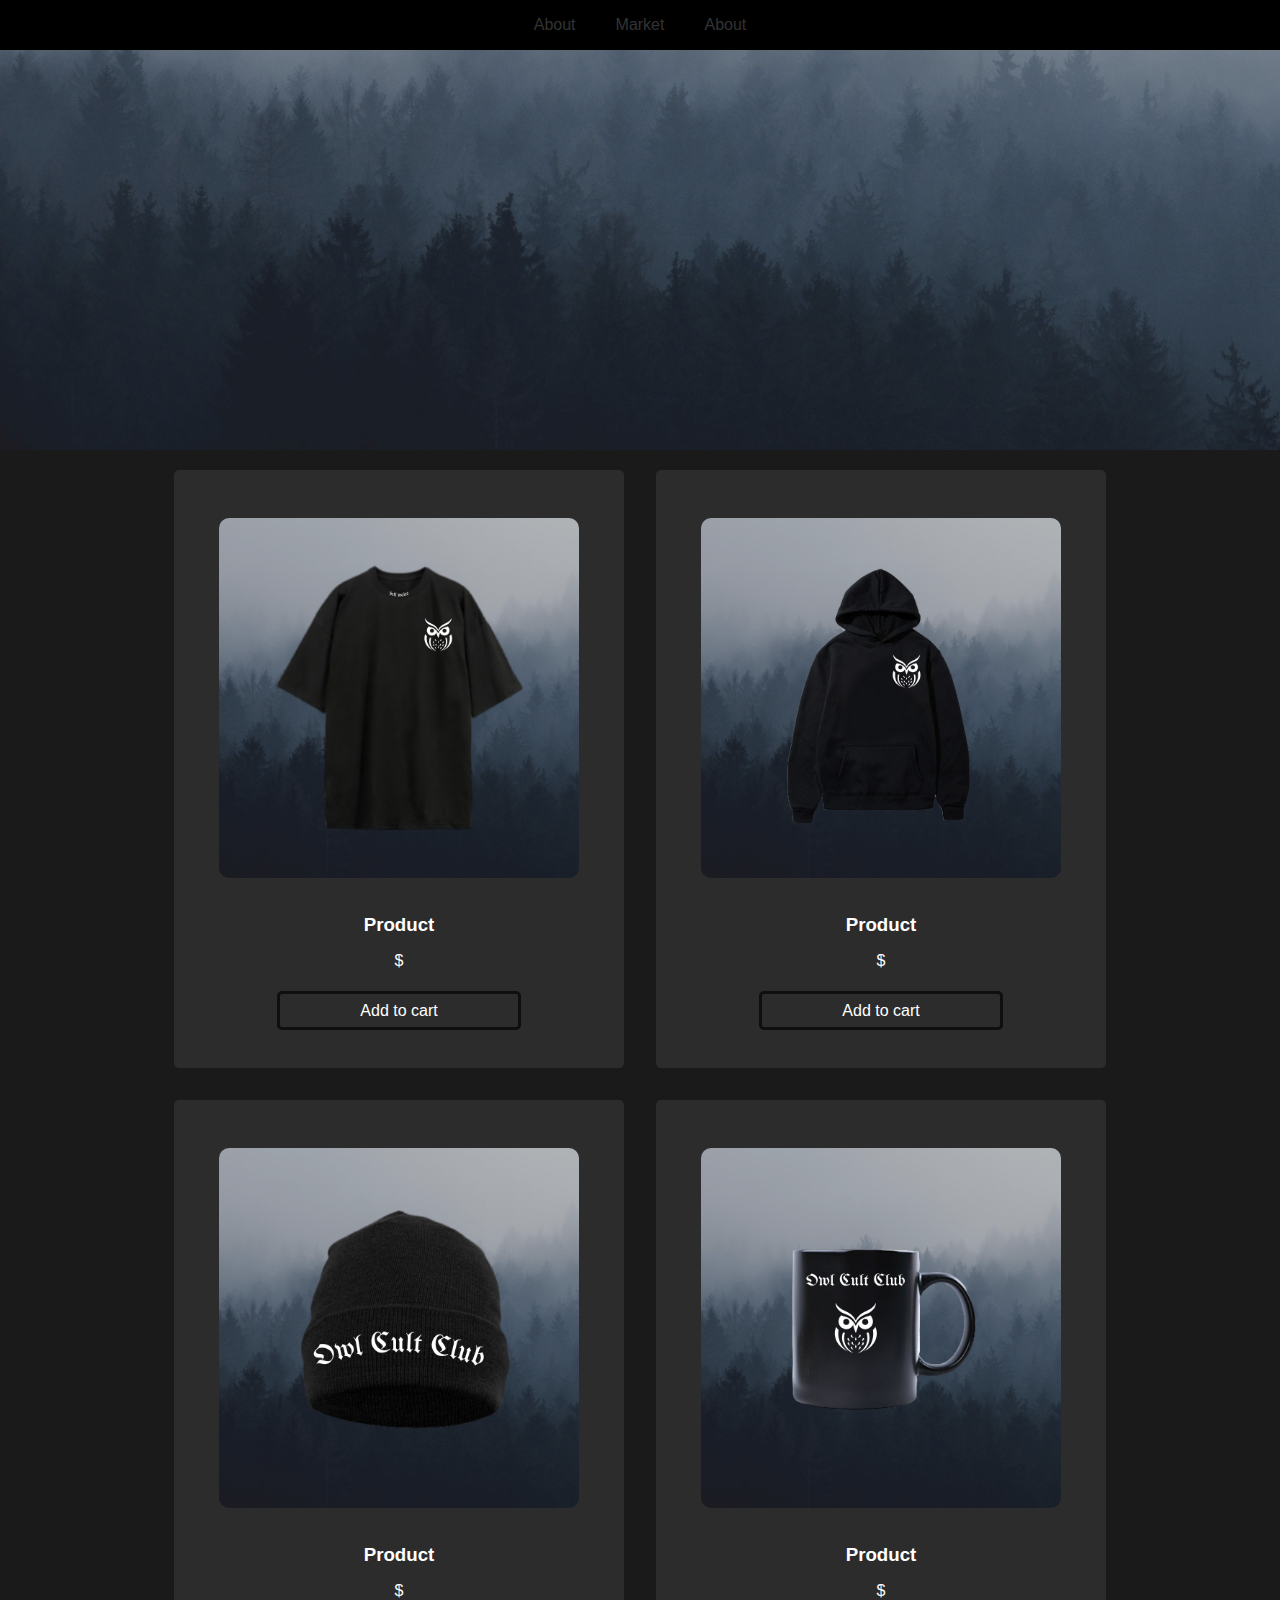
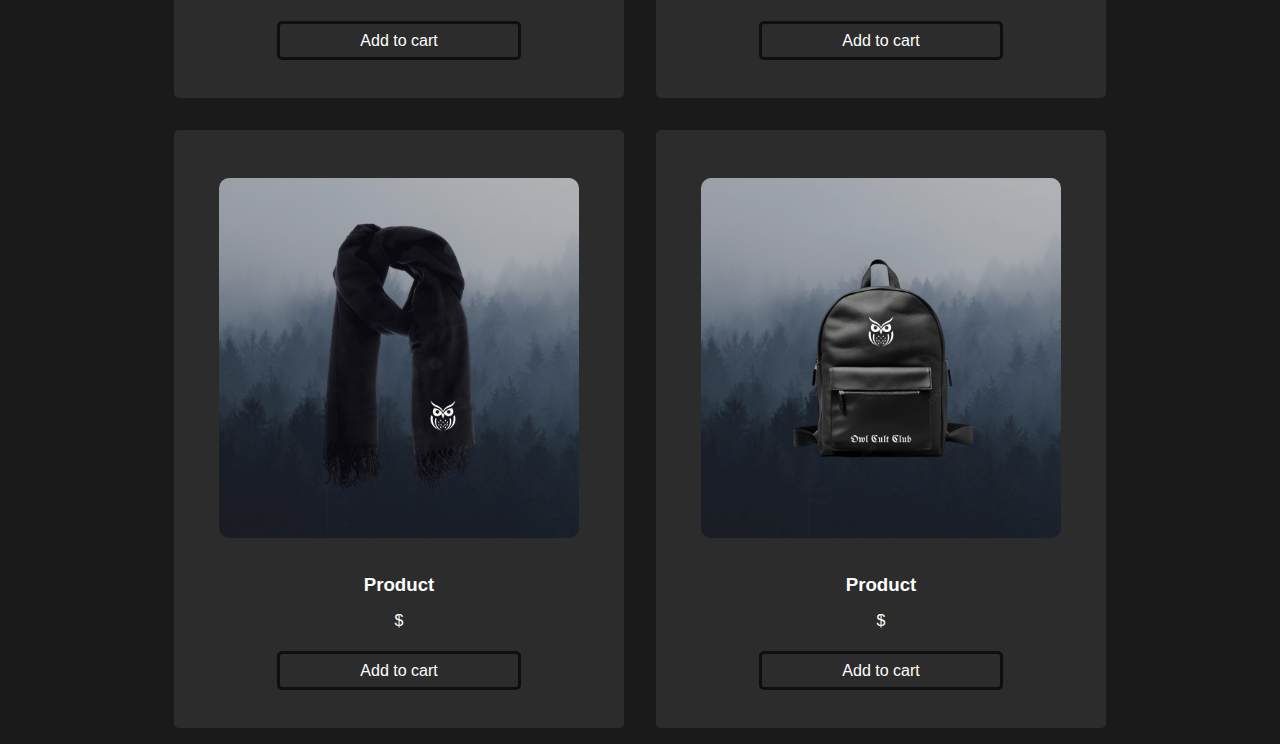
==== pages/market.html @ 6e19d7f5 "pagina web agregada" ====
<!DOCTYPE html>
<html lang="en">
<head>
    <meta charset="UTF-8">
    <meta name="viewport" content="width=device-width, initial-scale=1.0">
    <title>Market</title>
    <link rel="stylesheet" href="/style.css">
</head>
<body>
    <nav>
        <ul>
            <li><a href="#">About</a></li>
            <li><a href="#">Market</a></li>
            <li><a href="#">About</a></li>
        </ul>
    </nav>
    <main>
        <section class="section1">
            <img src="/images/baner.png" alt="Bosque siniestro con niebla desde arriba">
            <h1>Market</h1>
        </section>
        <section class="contenedorMarket">
            <div>
                <img src="/images/1.png" alt="#">
                <h3>Product</h3>
                <p>$</p>
                <a href="#">Add to cart</a>
            </div>
            <div>
                <img src="/images/2.png" alt="#">
                <h3>Product</h3>
                <p>$</p>
                <a href="#">Add to cart</a>
            </div>
            <div>
                <img src="/images/3.png" alt="#">
                <h3>Product</h3>
                <p>$</p>
                <a href="#">Add to cart</a>
            </div>
            <div>
                <img src="/images/4.png" alt="#">
                <h3>Product</h3>
                <p>$</p>
                <a href="#">Add to cart</a>
            </div>
            <div>
                <img src="/images/5.png" alt="#">
                <h3>Product</h3>
                <p>$</p>
                <a href="#">Add to cart</a>
            </div>
            <div>
                <img src="/images/6.png" alt="#">
                <h3>Product</h3>
                <p>$</p>
                <a href="#">Add to cart</a>
            </div>
        </section>
    </main>
</body>
</html>
---- style.css ----
*{
    padding: 0;
    margin: 0;
}

body {
    font-family: Arial, Helvetica, sans-serif;
    background-color: #1A1A1A;
}

nav {
    background-color: #000;
    padding: 1em;
    text-align: center;
}

nav ul {
    list-style: none;
    margin: 0;
    padding: 0;
    display: flex;
    justify-content:center;
}

nav ul li {
    margin-right: 20px;
    margin-left: 20px;
}

nav ul li a {
    color: #333333;
    text-decoration: none;
    transition: color 0.3s ease, transform 0.3s;
    font-size: 1rem;
    display: inline-block;
}

nav ul li a:hover {
    color: #fff;
    transform: scale(1.20);
}

.section1{
    position: relative;
    text-align: center;
}

.section1 h1{
    position: absolute;
    top: 50%;
    left: 50%;
    transform: translate(-50%, -50%);
    font-size: 3rem;
    opacity: 0;
    animation: fadeIn 2s forwards;
}

@keyframes fadeIn{
    to{
        opacity: 1;
    }
}

.section1 img{
    width: 100vw;
    height: auto;
}
.section2 {
    display: flex;
    background-color: #1A1A1A;
    color: #fff;
    padding-top: 20px;
    padding-bottom: 20px;
    width: 100vw;
}

.section2 div {
    background-color: #333333;
    border-radius: 10px;
    margin-left: 15px;
    margin-right: 15px;
    padding: 20px;
    text-align: center;
}

.section2 div p{
    margin-top: 2rem;
}

.boton1{
    margin-top: 1rem;
}

.boton1 a{
    text-decoration: none;
    background-color: #000;
    color: #333333;
    border-radius: 5px;
    padding: 10px;
    margin-top: 30px;
    transition: color ease-in 0.3s;
}

.boton1 a:hover {
    color: #fff;
}

/* Pagina de Market */

.contenedorMarket{
    display: flex;
    flex-wrap: wrap;
    justify-content: center;
}

.contenedorMarket div{
    text-align: center;
    width: 450px;
    padding: 3rem 0 3rem 0;
    margin: 1rem;
    border-radius: 5px;
    background-color: #2c2c2c;
}

.contenedorMarket div img{
    width: 80%;
    border-radius: 10px;
}

.contenedorMarket div h3{
    margin-top: 2rem;
    color: #fff;
}

.contenedorMarket div p{
    margin-top: 1rem;
    margin-bottom: 2rem;
    color: #fff;
}

.contenedorMarket div a{
    border: solid #0F0F0F;
    text-decoration: none;
    color: white;
    padding: 0.5rem 5rem;
    border-radius: 5px;
    transition: 0.5s;
}

.contenedorMarket div a:hover{
    background-color: #0F0F0F;
}
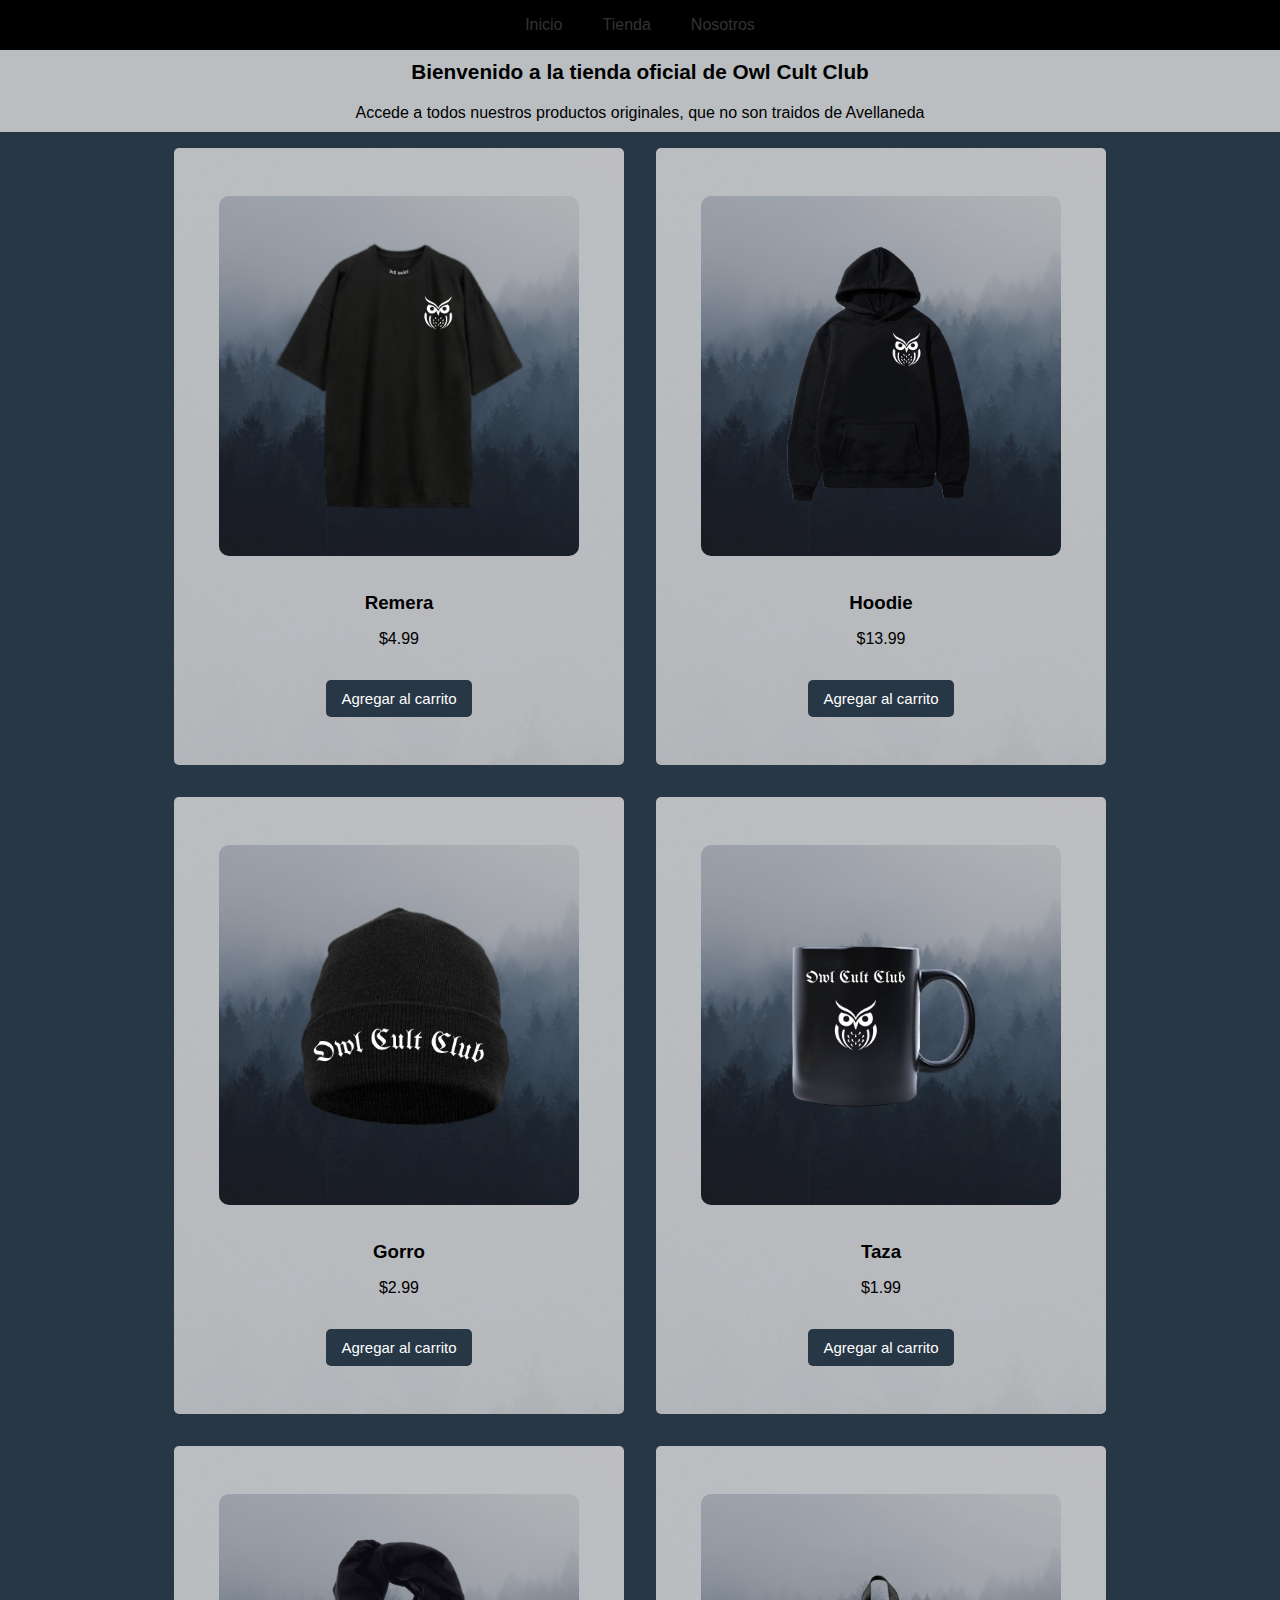
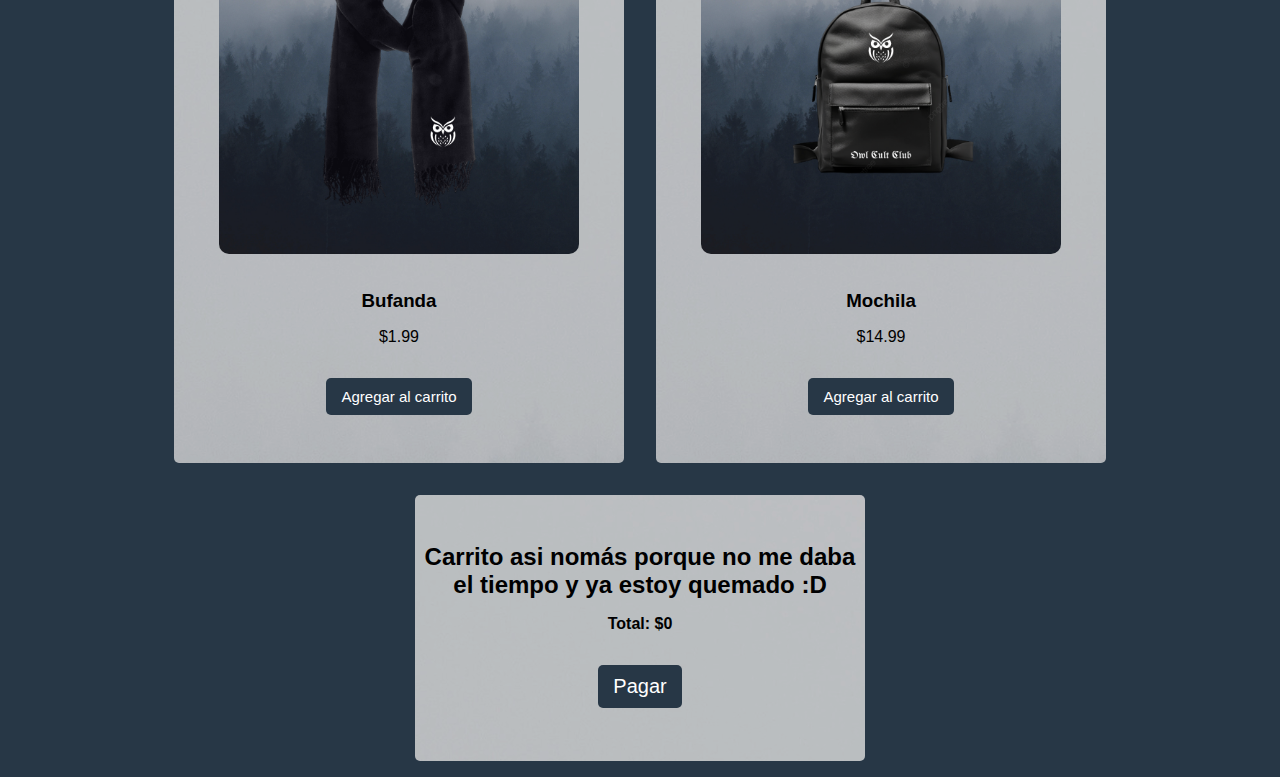
==== commit 7530aac2: "casi terminado" ====
--- a/pages/market.html
+++ b/pages/market.html
@@ -3,60 +3,68 @@
 <head>
     <meta charset="UTF-8">
     <meta name="viewport" content="width=device-width, initial-scale=1.0">
-    <title>Market</title>
+    <title>Owl Cult Club | Market</title>
     <link rel="stylesheet" href="/style.css">
 </head>
 <body>
     <nav>
         <ul>
-            <li><a href="#">About</a></li>
-            <li><a href="#">Market</a></li>
-            <li><a href="#">About</a></li>
+            <li><a href="/index.html">Inicio</a></li>
+            <li><a href="#">Tienda</a></li>
+            <li><a href="#">Nosotros</a></li>
         </ul>
     </nav>
     <main>
         <section class="section1">
-            <img src="/images/baner.png" alt="Bosque siniestro con niebla desde arriba">
-            <h1>Market</h1>
+            <h1>Bienvenido a la tienda oficial de Owl Cult Club</h1>
+            <p>Accede a todos nuestros productos originales, que no son traidos de Avellaneda</p>
         </section>
         <section class="contenedorMarket">
-            <div>
+            <div class="product" data-name="Remera" data-price="4.99">
                 <img src="/images/1.png" alt="#">
-                <h3>Product</h3>
-                <p>$</p>
-                <a href="#">Add to cart</a>
+                <h3>Remera</h3>
+                <p>$4.99</p>
+                <button class="add-to-cart">Agregar al carrito</button>
             </div>
-            <div>
+            <div class="product" data-name="Hoodie" data-price="13.99">
                 <img src="/images/2.png" alt="#">
-                <h3>Product</h3>
-                <p>$</p>
-                <a href="#">Add to cart</a>
+                <h3>Hoodie</h3>
+                <p>$13.99</p>
+                <button class="add-to-cart">Agregar al carrito</button>
             </div>
-            <div>
+            <div class="product" data-name="Gorro" data-price="2.99">
                 <img src="/images/3.png" alt="#">
-                <h3>Product</h3>
-                <p>$</p>
-                <a href="#">Add to cart</a>
+                <h3>Gorro</h3>
+                <p>$2.99</p>
+                <button class="add-to-cart">Agregar al carrito</button>
             </div>
-            <div>
+            <div class="product" data-name="Taza" data-price="1.99">
                 <img src="/images/4.png" alt="#">
-                <h3>Product</h3>
-                <p>$</p>
-                <a href="#">Add to cart</a>
+                <h3>Taza</h3>
+                <p>$1.99</p>
+                <button class="add-to-cart">Agregar al carrito</button>
             </div>
-            <div>
+            <div class="product" data-name="Bufanda" data-price="1.99">
                 <img src="/images/5.png" alt="#">
-                <h3>Product</h3>
-                <p>$</p>
-                <a href="#">Add to cart</a>
+                <h3>Bufanda</h3>
+                <p>$1.99</p>
+                <button class="add-to-cart">Agregar al carrito</button>
             </div>
-            <div>
+            <div class="product" data-name="Mochila" data-price="14.99">
                 <img src="/images/6.png" alt="#">
-                <h3>Product</h3>
-                <p>$</p>
-                <a href="#">Add to cart</a>
+                <h3>Mochila</h3>
+                <p>$14.99</p>
+                <button class="add-to-cart">Agregar al carrito</button>
+            </div>
+
+            <div id="cart">
+                <h2>Carrito asi nomás porque no me daba el tiempo y ya estoy quemado :D</h2>
+                <ul id="cart-items"></ul>
+                <p>Total: $<span id="cart-total">0</span></p>
+                <button class="add-to-cart" id="pay" class="desvanecer">Pagar</button>
             </div>
         </section>
     </main>
+    <script src="/market.js"></script>
 </body>
 </html>--- a/style.css
+++ b/style.css
@@ -1,17 +1,100 @@
 *{
     padding: 0;
     margin: 0;
+    font-family:'Gill Sans', 'Gill Sans MT', Calibri, 'Trebuchet MS', sans-serif
+}
+
+/* Banner de inicio */
+#inicio-banner {
+    width: 100%;
+    text-align: center;
+    padding: 20px;
+    color: white;
+    box-sizing: border-box;
+}
+
+
+/* login body */
+.loginbody{
+    display: flex;
+    align-items: center;
+    justify-content: center;
+    min-height: 100vh;
+    background-color: #273746;
+}
+
+.loginbody form{
+    display: flex;
+    flex-direction: column;
+    background-color: white;
+    text-align: center;
+    box-shadow: 0 10px 20px black;
+    padding: 20px 25px;
+}
+
+.loginbody form .title{
+    color: #000;
+    font-size: 35px;
+    font-weight: 700;
+    margin-bottom: 30px;
+}
+
+#cursor {
+    opacity: 1;
+    transition: opacity 0.5s;
+}
+
+#cursor.visible {
+    opacity: 0;
+}
+
+
+.loginbody form label{
+    margin-bottom: 20px;
+}
+
+.loginbody form label .fa-solid{
+    font-size: 20px;
+    margin-right: 10px;
+    color: #273746;
+}
+
+.loginbody form label input{
+    padding: 0 5px;
+    font-size: 18px;
+}
+
+.loginbody form .link{
+    color:rgb(0, 0, 0);
+    margin-bottom: 15px;
+}
+
+.loginbody form button{
+    color: white;
+    border: none;
+    background-color:#273746;
+    padding: 10px 15px;
+    cursor: pointer;
+    font-size: 20px;
+    transition: all 0.3s;
+    margin-bottom: 5px;
+}
+
+.loginbody form button:hover{
+    background-color: #566573;
 }
 
 body {
     font-family: Arial, Helvetica, sans-serif;
-    background-color: #1A1A1A;
+    background-color: #273746;
 }
 
 nav {
     background-color: #000;
     padding: 1em;
     text-align: center;
+    position: sticky;
+    top: 0;
 }
 
 nav ul {
@@ -41,69 +124,48 @@
 }
 
 .section1{
-    position: relative;
-    text-align: center;
+    text-align: center;
+    background-color: #babec0;
 }
 
 .section1 h1{
-    position: absolute;
-    top: 50%;
-    left: 50%;
-    transform: translate(-50%, -50%);
-    font-size: 3rem;
+    font-size: 1.3rem;
+    padding: 10px;
+}
+
+.section1 p{
+    padding: 10px;
+}
+
+.notification {
+    position: fixed;
+    top: 20px;
+    right: 20px;
+    padding: 15px;
+    background-color: #f44336;
+    color: white;
+    border-radius: 5px;
+    box-shadow: 0 0 10px rgba(0, 0, 0, 0.1);
+    display: flex;
+    align-items: center;
+    justify-content: space-between;
+    z-index: 1000;
+    transition: opacity 0.5s ease;
     opacity: 0;
-    animation: fadeIn 2s forwards;
-}
-
-@keyframes fadeIn{
-    to{
-        opacity: 1;
-    }
-}
-
-.section1 img{
-    width: 100vw;
-    height: auto;
-}
-.section2 {
-    display: flex;
-    background-color: #1A1A1A;
-    color: #fff;
-    padding-top: 20px;
-    padding-bottom: 20px;
-    width: 100vw;
-}
-
-.section2 div {
-    background-color: #333333;
-    border-radius: 10px;
-    margin-left: 15px;
-    margin-right: 15px;
-    padding: 20px;
-    text-align: center;
-}
-
-.section2 div p{
-    margin-top: 2rem;
-}
-
-.boton1{
-    margin-top: 1rem;
-}
-
-.boton1 a{
-    text-decoration: none;
-    background-color: #000;
-    color: #333333;
-    border-radius: 5px;
-    padding: 10px;
-    margin-top: 30px;
-    transition: color ease-in 0.3s;
-}
-
-.boton1 a:hover {
-    color: #fff;
-}
+}
+
+.notification.success {
+    background-color: #4CAF50;
+}
+
+.notification.visible {
+    opacity: 1;
+}
+
+.hidden {
+    display: none;
+}
+
 
 /* Pagina de Market */
 
@@ -111,6 +173,21 @@
     display: flex;
     flex-wrap: wrap;
     justify-content: center;
+}
+
+.contenedorMarket .product .add-to-cart{
+    color: white;
+    border: none;
+    border-radius: 5px;
+    background-color:#273746;
+    padding: 10px 15px;
+    cursor: pointer;
+    font-size: 15px;
+    transition: color 0.3s ease, transform 0.3s;
+}
+
+.contenedorMarket .product .add-to-cart:hover{
+    transform: scale(1.2);
 }
 
 .contenedorMarket div{
@@ -119,7 +196,12 @@
     padding: 3rem 0 3rem 0;
     margin: 1rem;
     border-radius: 5px;
-    background-color: #2c2c2c;
+    background-image: url('images/backgr.png');
+    transition: all 0.3s;
+}
+
+.contenedorMarket div:hover{
+    box-shadow: 0 10px 20px black;
 }
 
 .contenedorMarket div img{
@@ -129,13 +211,13 @@
 
 .contenedorMarket div h3{
     margin-top: 2rem;
-    color: #fff;
+    color: black;
 }
 
 .contenedorMarket div p{
     margin-top: 1rem;
     margin-bottom: 2rem;
-    color: #fff;
+    color: black;
 }
 
 .contenedorMarket div a{
@@ -149,4 +231,68 @@
 
 .contenedorMarket div a:hover{
     background-color: #0F0F0F;
-}+}
+
+#cart-items {
+    list-style-type: none;
+    padding: 0;
+    margin: 0;
+}
+
+#cart-items li {
+    margin-bottom: 5px;
+    margin-top: 15px;
+    font-weight:600;
+}
+
+#cart p{
+    font-weight: 800;
+}
+
+#cart button{
+    color: white;
+    border: none;
+    background-color:#273746;
+    padding: 10px 15px;
+    cursor: pointer;
+    font-size: 20px;
+    transition: all 0.3s;
+    margin-bottom: 5px;
+    border-radius: 5px;
+}
+
+#cart-items button {
+    background-color: rgb(43, 43, 43);
+    color: white;
+    border: none;
+    cursor: pointer;
+    padding: 2px 5px;
+    font-size: 14px;
+    transition: color 0.3s ease, transform 0.3s;
+}
+
+#cart button:hover{
+    transform: scale(1.2);
+}
+
+#cart-items button:hover {
+    background-color: rgb(0, 0, 0);
+}
+
+.desvanecer{
+    transition: 0.5s;
+    opacity: 0;
+}
+
+.notification2 {
+    position: fixed;
+    top: 20px;
+    right: 20px;
+    background-color: yellow;
+    color: black;
+    padding: 10px 20px;
+    border-radius: 5px;
+    box-shadow: 0 2px 5px rgba(0, 0, 0, 0.3);
+    z-index: 1000;
+    font-weight: bold;
+}
